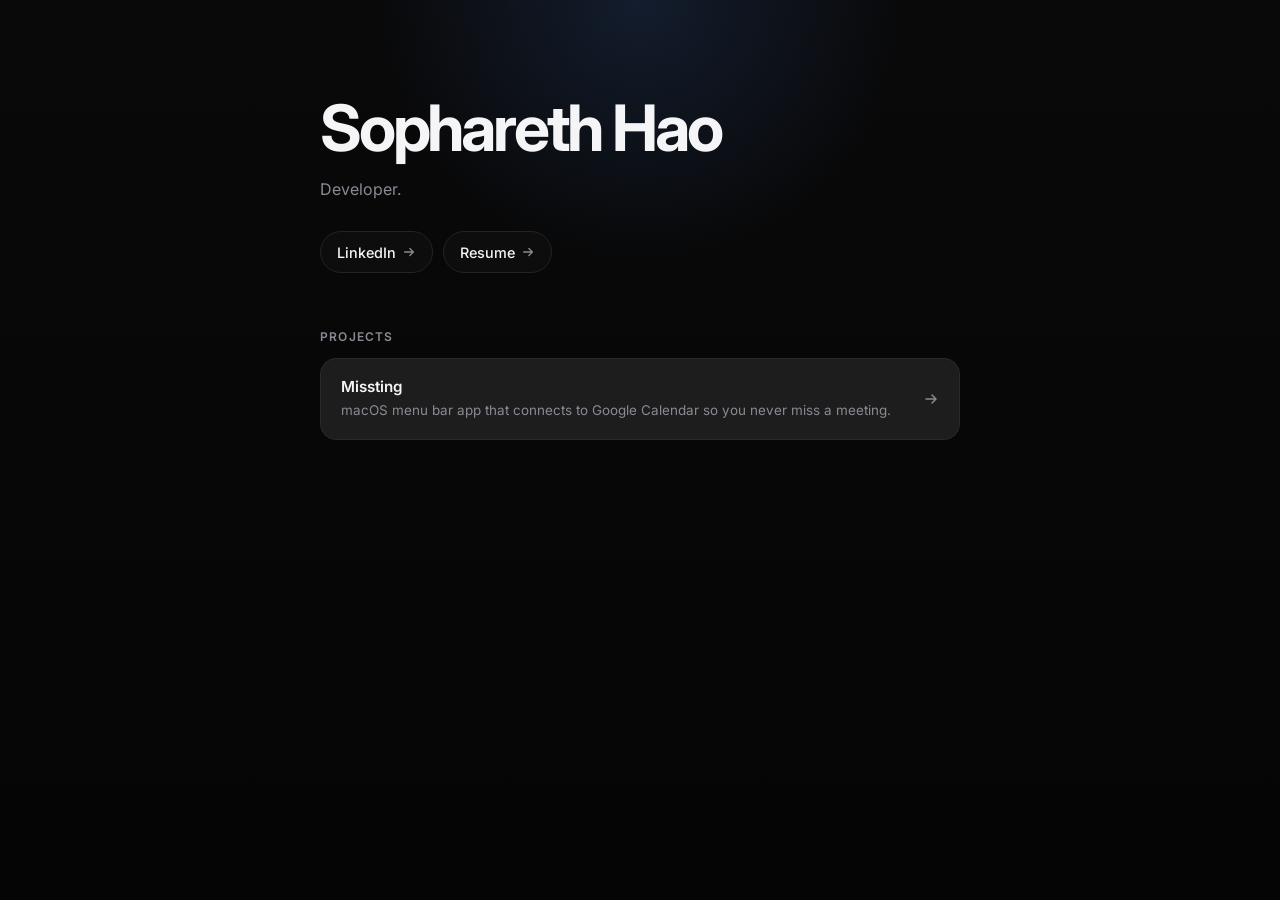
==== index.html @ 5f62b597 "Initial portfolio site" ====
<!DOCTYPE html>
<html lang="en">
  <head>
    <meta charset="UTF-8" />
    <meta name="viewport" content="width=device-width, initial-scale=1.0" />
    <title>Sophareth Hao</title>
    <meta name="description" content="Sophareth Hao — developer." />
    <link rel="preconnect" href="https://fonts.googleapis.com" />
    <link rel="preconnect" href="https://fonts.gstatic.com" crossorigin />
    <link
      href="https://fonts.googleapis.com/css2?family=Inter:wght@400;500;600;700&display=swap"
      rel="stylesheet"
    />
    <link rel="stylesheet" href="styles.css" />
  </head>
  <body>
    <main class="page">
      <section class="hero">
        <h1>Sophareth Hao</h1>
        <p class="lede">Developer.</p>
        <nav class="links">
          <a href="https://www.linkedin.com/in/sophareth-hao-764783208/" target="_blank" rel="noopener" class="link">
            LinkedIn
            <svg class="arrow" viewBox="0 0 16 16" fill="none" xmlns="http://www.w3.org/2000/svg">
              <path d="M3 8h10M9 4l4 4-4 4" stroke="currentColor" stroke-width="1.5" stroke-linecap="round" stroke-linejoin="round"/>
            </svg>
          </a>
          <a href="/resume.pdf" target="_blank" class="link">
            Resume
            <svg class="arrow" viewBox="0 0 16 16" fill="none" xmlns="http://www.w3.org/2000/svg">
              <path d="M3 8h10M9 4l4 4-4 4" stroke="currentColor" stroke-width="1.5" stroke-linecap="round" stroke-linejoin="round"/>
            </svg>
          </a>
        </nav>
        <section class="projects">
          <p class="section-label">Projects</p>
          <a href="https://missting.vercel.app/" target="_blank" rel="noopener" class="project-card">
            <div class="project-info">
              <p class="project-name">Missting</p>
              <p class="project-desc">macOS menu bar app that connects to Google Calendar so you never miss a meeting.</p>
            </div>
            <svg class="arrow" viewBox="0 0 16 16" fill="none" xmlns="http://www.w3.org/2000/svg">
              <path d="M3 8h10M9 4l4 4-4 4" stroke="currentColor" stroke-width="1.5" stroke-linecap="round" stroke-linejoin="round"/>
            </svg>
          </a>
        </section>
      </section>
    </main>
  </body>
</html>
---- styles.css ----
:root {
  --bg: #050505;
  --border: #232326;
  --text: #f5f5f7;
  --muted: #8a8a92;
  --blue: #4f8ff7;
  --card-gray: #1d1d1e;
  --card-border: #2a2a2d;
}

* {
  box-sizing: border-box;
}

body {
  margin: 0;
  min-height: 100vh;
  font-family: "Inter", sans-serif;
  color: var(--text);
  background:
    radial-gradient(circle at top, rgba(79, 143, 247, 0.15), transparent 24%),
    linear-gradient(180deg, #09090a 0%, var(--bg) 100%);
}

a {
  color: inherit;
  text-decoration: none;
}

.page {
  width: min(640px, calc(100% - 32px));
  margin: 0 auto;
  padding: 96px 0 64px;
}

h1 {
  margin: 0;
  font-size: clamp(2.4rem, 7vw, 4rem);
  line-height: 1;
  letter-spacing: -0.05em;
}

.lede {
  margin: 16px 0 0;
  color: var(--muted);
  font-size: 1rem;
  line-height: 1.7;
}

.links {
  display: flex;
  flex-wrap: wrap;
  gap: 10px;
  margin-top: 28px;
}

.link {
  display: inline-flex;
  align-items: center;
  gap: 6px;
  min-height: 42px;
  padding: 0 16px;
  border: 1px solid var(--border);
  border-radius: 999px;
  background: rgba(255, 255, 255, 0.02);
  font-size: 0.9rem;
  font-weight: 500;
  transition:
    transform 160ms ease,
    border-color 160ms ease,
    background-color 160ms ease;
}

.link:hover {
  transform: translateY(-1px);
  border-color: #3a3a3e;
  background: rgba(255, 255, 255, 0.04);
}

.arrow {
  width: 14px;
  height: 14px;
  color: var(--muted);
  flex-shrink: 0;
}

.projects {
  margin-top: 56px;
}

.section-label {
  margin: 0 0 14px;
  color: var(--muted);
  font-size: 0.75rem;
  font-weight: 600;
  letter-spacing: 0.1em;
  text-transform: uppercase;
}

.project-card {
  display: flex;
  align-items: center;
  gap: 16px;
  padding: 18px 20px;
  border: 1px solid var(--card-border);
  border-radius: 16px;
  background: var(--card-gray);
  transition:
    transform 160ms ease,
    border-color 160ms ease,
    background-color 160ms ease;
}

.project-card:hover {
  transform: translateY(-2px);
  border-color: #3a3a3e;
  background: #222224;
}

.project-info {
  flex: 1;
  min-width: 0;
}

.project-name {
  margin: 0 0 4px;
  font-size: 0.95rem;
  font-weight: 600;
}

.project-desc {
  margin: 0;
  color: var(--muted);
  font-size: 0.84rem;
  line-height: 1.55;
}

.project-card .arrow {
  width: 16px;
  height: 16px;
  flex-shrink: 0;
}

@media (max-width: 560px) {
  .page {
    padding: 56px 0 40px;
  }
}
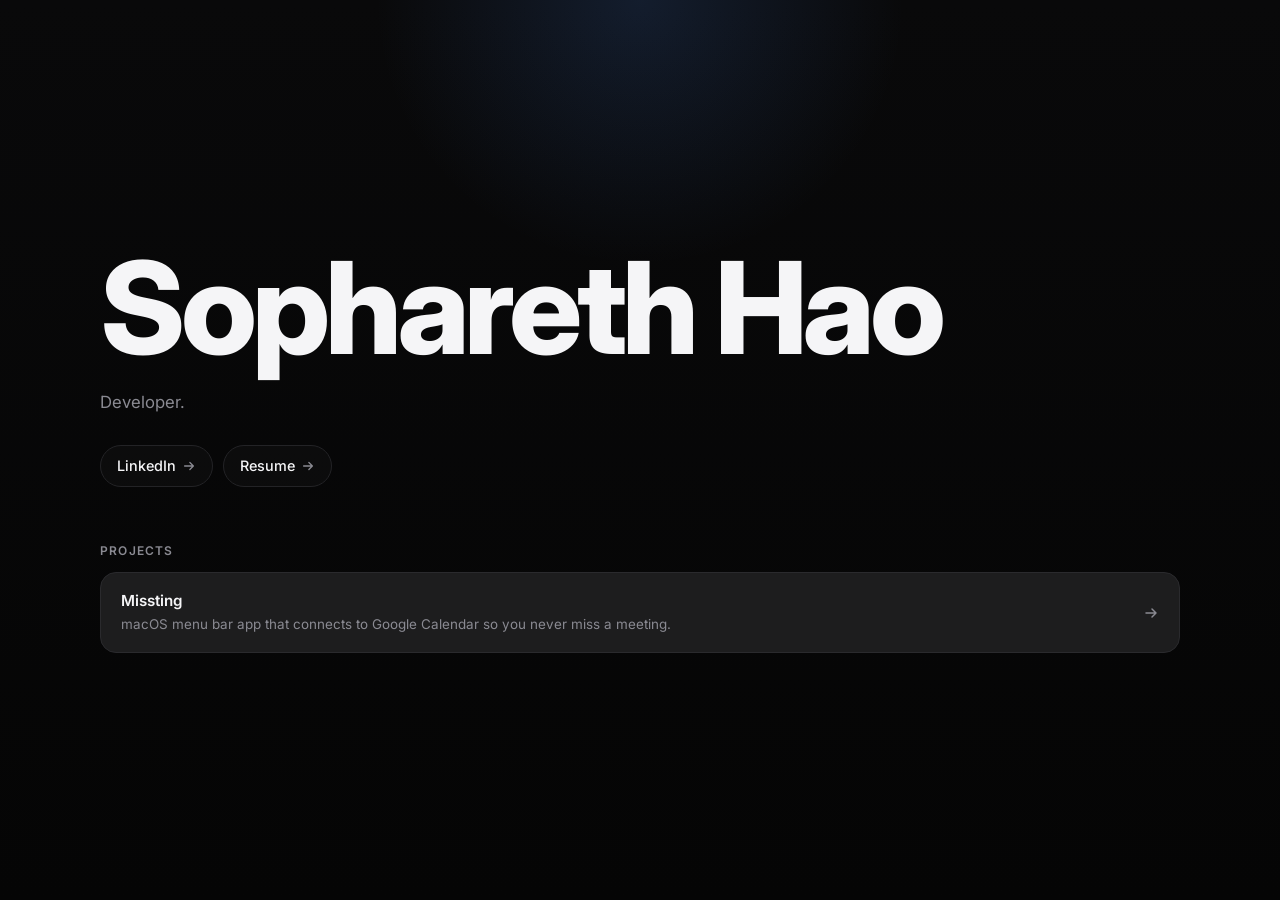
==== commit d26e844e: "Link Missting card to /missting page" ====
--- a/index.html
+++ b/index.html
@@ -25,7 +25,7 @@
               <path d="M3 8h10M9 4l4 4-4 4" stroke="currentColor" stroke-width="1.5" stroke-linecap="round" stroke-linejoin="round"/>
             </svg>
           </a>
-          <a href="/resume.pdf" target="_blank" class="link">
+          <a href="https://drive.google.com/file/d/1Wmn2n2XlbcXA_vjH-y8fbYc6m8EjhFIL/view?usp=sharing" target="_blank" rel="noopener" class="link">
             Resume
             <svg class="arrow" viewBox="0 0 16 16" fill="none" xmlns="http://www.w3.org/2000/svg">
               <path d="M3 8h10M9 4l4 4-4 4" stroke="currentColor" stroke-width="1.5" stroke-linecap="round" stroke-linejoin="round"/>
@@ -34,7 +34,7 @@
         </nav>
         <section class="projects">
           <p class="section-label">Projects</p>
-          <a href="https://missting.vercel.app/" target="_blank" rel="noopener" class="project-card">
+          <a href="/missting" class="project-card">
             <div class="project-info">
               <p class="project-name">Missting</p>
               <p class="project-desc">macOS menu bar app that connects to Google Calendar so you never miss a meeting.</p>
--- a/styles.css
+++ b/styles.css
@@ -28,22 +28,31 @@
 }
 
 .page {
-  width: min(640px, calc(100% - 32px));
+  width: min(1080px, calc(100% - 64px));
   margin: 0 auto;
-  padding: 96px 0 64px;
+  padding: 0;
+  min-height: 100vh;
+  display: flex;
+  flex-direction: column;
+  justify-content: center;
+}
+
+.hero {
+  padding: 80px 0;
 }
 
 h1 {
   margin: 0;
-  font-size: clamp(2.4rem, 7vw, 4rem);
-  line-height: 1;
-  letter-spacing: -0.05em;
+  font-size: clamp(4rem, 11vw, 8rem);
+  font-weight: 800;
+  line-height: 0.95;
+  letter-spacing: -0.04em;
 }
 
 .lede {
-  margin: 16px 0 0;
+  margin: 20px 0 0;
   color: var(--muted);
-  font-size: 1rem;
+  font-size: 1.05rem;
   line-height: 1.7;
 }
 
@@ -141,8 +150,18 @@
   flex-shrink: 0;
 }
 
+@media (max-width: 900px) {
+  .page {
+    width: min(1080px, calc(100% - 40px));
+  }
+}
+
 @media (max-width: 560px) {
   .page {
-    padding: 56px 0 40px;
+    width: min(1080px, calc(100% - 28px));
+  }
+
+  h1 {
+    font-size: clamp(3.2rem, 14vw, 5rem);
   }
 }
